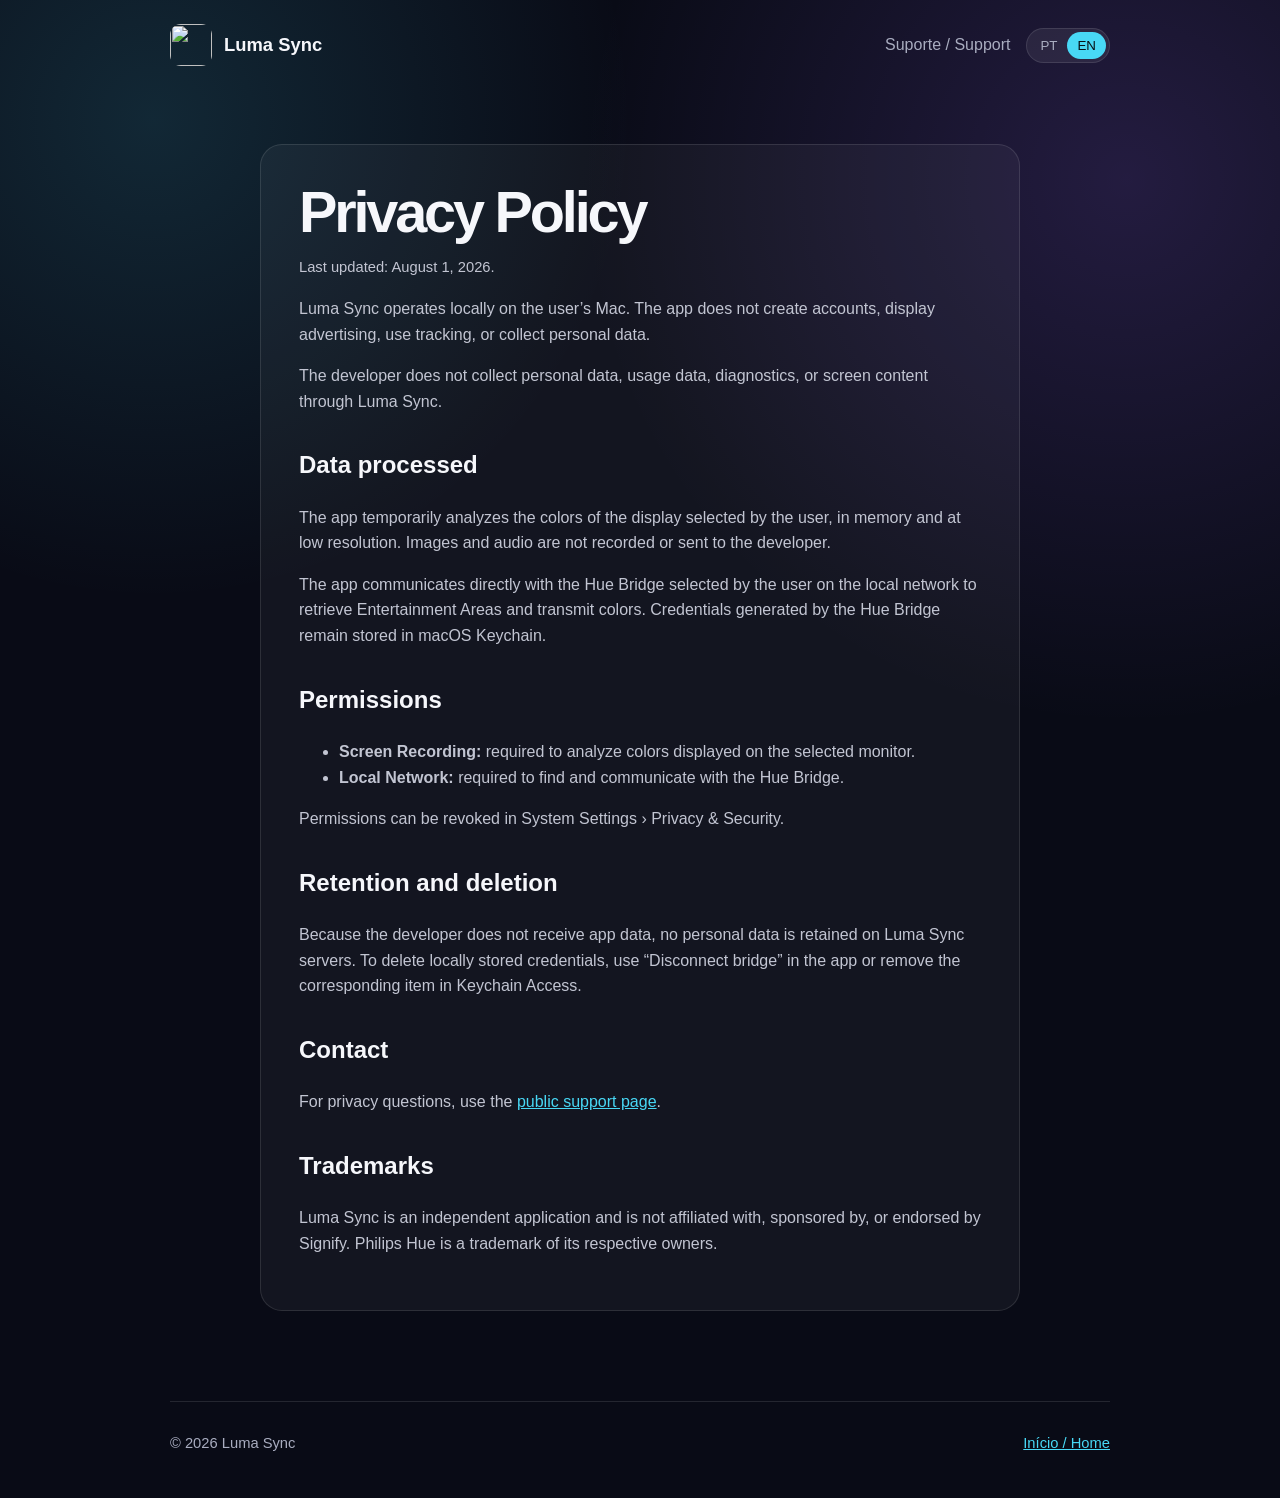
==== privacy/index.html @ 39d750fd "adiciona privacy/index.html" ====
<!doctype html>
<html lang="pt-BR">
<head>
  <meta charset="utf-8">
  <meta name="viewport" content="width=device-width,initial-scale=1">
  <meta name="description" content="Política de Privacidade do Luma Sync / Luma Sync Privacy Policy">
  <title>Privacidade — Luma Sync</title>
  <link rel="icon" href="../icon.png">
  <link rel="stylesheet" href="../styles.css">
  <script src="../app.js" defer></script>
</head>
<body>
  <header class="shell">
    <a class="brand" href="../"><img src="../icon.png" alt=""><span>Luma Sync</span></a>
    <nav><a href="../support/">Suporte / Support</a><div class="language-switch" aria-label="Language"><button type="button" data-language-button="pt-BR" aria-pressed="true">PT</button><button type="button" data-language-button="en" aria-pressed="false">EN</button></div></nav>
  </header>

  <main class="shell">
    <article class="document" data-lang="pt-BR">
      <h1>Política de Privacidade</h1>
      <p class="updated">Última atualização: 1 de agosto de 2026.</p>
      <p>O Luma Sync opera localmente no Mac do usuário. O aplicativo não cria contas, não exibe publicidade, não utiliza rastreamento e não coleta dados pessoais.</p>
      <h2>Dados processados</h2>
      <p>O aplicativo analisa temporariamente, em memória e em baixa resolução, as cores da tela escolhida pelo usuário. As imagens e o áudio não são gravados nem enviados ao desenvolvedor.</p>
      <p>O aplicativo comunica-se diretamente com a Hue Bridge indicada pelo usuário na rede local para consultar Áreas de Entretenimento e transmitir cores. As credenciais geradas pela Hue Bridge ficam armazenadas no Chaves do macOS.</p>
      <h2>Permissões</h2>
      <ul><li><strong>Gravação da Tela:</strong> necessária para analisar as cores exibidas no monitor selecionado.</li><li><strong>Rede Local:</strong> necessária para localizar e comunicar-se com a Hue Bridge.</li></ul>
      <p>As permissões podem ser revogadas em Ajustes do Sistema › Privacidade e Segurança.</p>
      <h2>Retenção e exclusão</h2>
      <p>Como o desenvolvedor não recebe dados do aplicativo, não há dados pessoais mantidos em servidores do Luma Sync. Para apagar as credenciais locais, use “Desconectar bridge” no aplicativo ou remova o item correspondente no Acesso às Chaves.</p>
      <h2>Contato</h2>
      <p>Para dúvidas de privacidade, use a <a href="../support/">página pública de suporte</a>.</p>
      <h2>Marcas</h2>
      <p>Luma Sync é um aplicativo independente e não é afiliado, patrocinado ou endossado pela Signify. Philips Hue é uma marca de seus respectivos proprietários.</p>
    </article>

    <article class="document" data-lang="en" hidden>
      <h1>Privacy Policy</h1>
      <p class="updated">Last updated: August 1, 2026.</p>
      <p>Luma Sync operates locally on the user’s Mac. The app does not create accounts, display advertising, use tracking, or collect personal data.</p>
      <p>The developer does not collect personal data, usage data, diagnostics, or screen content through Luma Sync.</p>
      <h2>Data processed</h2>
      <p>The app temporarily analyzes the colors of the display selected by the user, in memory and at low resolution. Images and audio are not recorded or sent to the developer.</p>
      <p>The app communicates directly with the Hue Bridge selected by the user on the local network to retrieve Entertainment Areas and transmit colors. Credentials generated by the Hue Bridge remain stored in macOS Keychain.</p>
      <h2>Permissions</h2>
      <ul><li><strong>Screen Recording:</strong> required to analyze colors displayed on the selected monitor.</li><li><strong>Local Network:</strong> required to find and communicate with the Hue Bridge.</li></ul>
      <p>Permissions can be revoked in System Settings › Privacy &amp; Security.</p>
      <h2>Retention and deletion</h2>
      <p>Because the developer does not receive app data, no personal data is retained on Luma Sync servers. To delete locally stored credentials, use “Disconnect bridge” in the app or remove the corresponding item in Keychain Access.</p>
      <h2>Contact</h2>
      <p>For privacy questions, use the <a href="../support/">public support page</a>.</p>
      <h2>Trademarks</h2>
      <p>Luma Sync is an independent application and is not affiliated with, sponsored by, or endorsed by Signify. Philips Hue is a trademark of its respective owners.</p>
    </article>
  </main>
  <footer class="shell"><p>© 2026 Luma Sync</p><p><a href="../">Início / Home</a></p></footer>
</body>
</html>
---- styles.css ----
:root {
  color-scheme: dark;
  --bg: #090b16;
  --surface: rgba(255, 255, 255, 0.065);
  --line: rgba(255, 255, 255, 0.11);
  --text: #f6f7fb;
  --muted: #a9adc0;
  --cyan: #48d8f5;
  --pink: #ff4eaa;
  --purple: #9c68ff;
}

* { box-sizing: border-box; }

html { scroll-behavior: smooth; }

body {
  margin: 0;
  min-height: 100vh;
  color: var(--text);
  background:
    radial-gradient(circle at 12% 8%, rgba(72, 216, 245, 0.14), transparent 30rem),
    radial-gradient(circle at 88% 12%, rgba(156, 104, 255, 0.18), transparent 34rem),
    var(--bg);
  font-family: -apple-system, BlinkMacSystemFont, "SF Pro Display", "Segoe UI", sans-serif;
  line-height: 1.6;
}

a { color: var(--cyan); }

.shell {
  width: min(940px, calc(100% - 40px));
  margin: 0 auto;
}

header {
  display: flex;
  align-items: center;
  justify-content: space-between;
  gap: 20px;
  padding: 24px 0;
}

.brand {
  display: inline-flex;
  align-items: center;
  gap: 12px;
  color: var(--text);
  text-decoration: none;
  font-weight: 760;
  font-size: 1.15rem;
}

.brand img {
  width: 42px;
  height: 42px;
  border-radius: 11px;
}

nav { display: flex; align-items: center; gap: 16px; }
nav a { color: var(--muted); text-decoration: none; }
nav a:hover { color: var(--text); }

.language-switch {
  display: inline-flex;
  padding: 3px;
  border: 1px solid var(--line);
  border-radius: 999px;
  background: var(--surface);
}

.language-switch button {
  border: 0;
  border-radius: 999px;
  padding: 6px 10px;
  color: var(--muted);
  background: transparent;
  cursor: pointer;
}

.language-switch button[aria-pressed="true"] {
  color: #071016;
  background: var(--cyan);
}

.hero { padding: 86px 0 62px; text-align: center; }
.hero img { width: 104px; height: 104px; border-radius: 26px; box-shadow: 0 24px 70px rgba(156, 104, 255, 0.3); }
h1 { margin: 26px 0 14px; font-size: clamp(2.5rem, 7vw, 4.9rem); line-height: 1.02; letter-spacing: -0.055em; }
.gradient-text { background: linear-gradient(100deg, var(--cyan), var(--purple), var(--pink)); background-clip: text; color: transparent; }
.lede { max-width: 670px; margin: 0 auto; color: var(--muted); font-size: 1.18rem; }

.actions { display: flex; justify-content: center; flex-wrap: wrap; gap: 12px; margin-top: 32px; }
.button { display: inline-flex; align-items: center; justify-content: center; min-height: 44px; padding: 0 18px; border: 1px solid var(--line); border-radius: 12px; color: var(--text); background: var(--surface); text-decoration: none; font-weight: 650; }
.button.primary { border-color: transparent; color: #061015; background: var(--cyan); }

.grid { display: grid; grid-template-columns: repeat(3, 1fr); gap: 16px; margin: 28px 0 80px; }
.card { padding: 24px; border: 1px solid var(--line); border-radius: 18px; background: var(--surface); backdrop-filter: blur(18px); }
.card h2, .card h3 { margin-top: 0; }
.card p { margin-bottom: 0; color: var(--muted); }

.document { max-width: 760px; margin: 54px auto 90px; padding: 38px; border: 1px solid var(--line); border-radius: 22px; background: rgba(255,255,255,0.045); }
.document h1 { margin-top: 0; font-size: clamp(2.2rem, 6vw, 3.6rem); }
.document h2 { margin-top: 2rem; }
.document p, .document li { color: #c2c5d2; }
.updated { color: var(--muted); font-size: .92rem; }

footer { display: flex; justify-content: space-between; gap: 18px; padding: 30px 0 42px; border-top: 1px solid var(--line); color: var(--muted); font-size: .92rem; }
footer p { margin: 0; }

[hidden] { display: none !important; }

@media (max-width: 720px) {
  header { align-items: flex-start; }
  nav { flex-wrap: wrap; justify-content: flex-end; }
  .hero { padding-top: 52px; }
  .grid { grid-template-columns: 1fr; }
  .document { padding: 24px; }
  footer { flex-direction: column; }
}
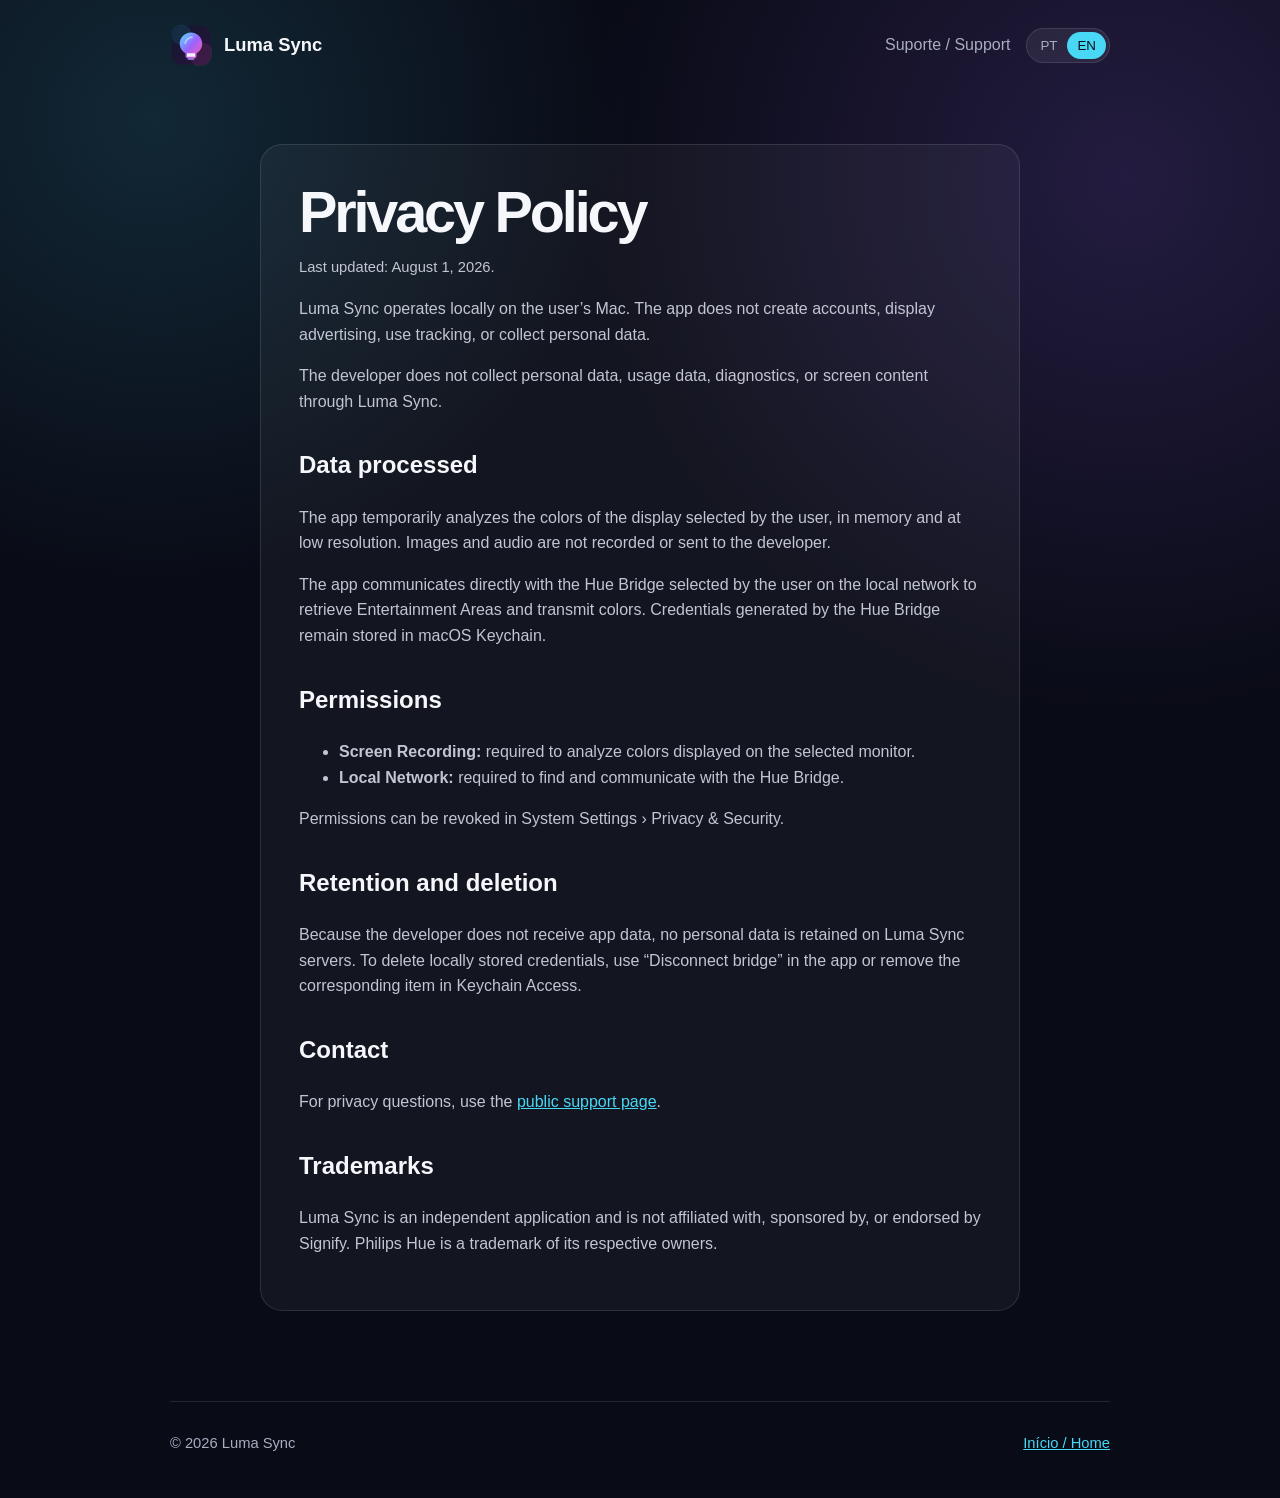
==== commit c9bacf7c: "usa ícone vetorial" ====
--- a/privacy/index.html
+++ b/privacy/index.html
@@ -5,13 +5,13 @@
   <meta name="viewport" content="width=device-width,initial-scale=1">
   <meta name="description" content="Política de Privacidade do Luma Sync / Luma Sync Privacy Policy">
   <title>Privacidade — Luma Sync</title>
-  <link rel="icon" href="../icon.png">
+  <link rel="icon" href="../icon.svg">
   <link rel="stylesheet" href="../styles.css">
   <script src="../app.js" defer></script>
 </head>
 <body>
   <header class="shell">
-    <a class="brand" href="../"><img src="../icon.png" alt=""><span>Luma Sync</span></a>
+    <a class="brand" href="../"><img src="../icon.svg" alt=""><span>Luma Sync</span></a>
     <nav><a href="../support/">Suporte / Support</a><div class="language-switch" aria-label="Language"><button type="button" data-language-button="pt-BR" aria-pressed="true">PT</button><button type="button" data-language-button="en" aria-pressed="false">EN</button></div></nav>
   </header>
 
